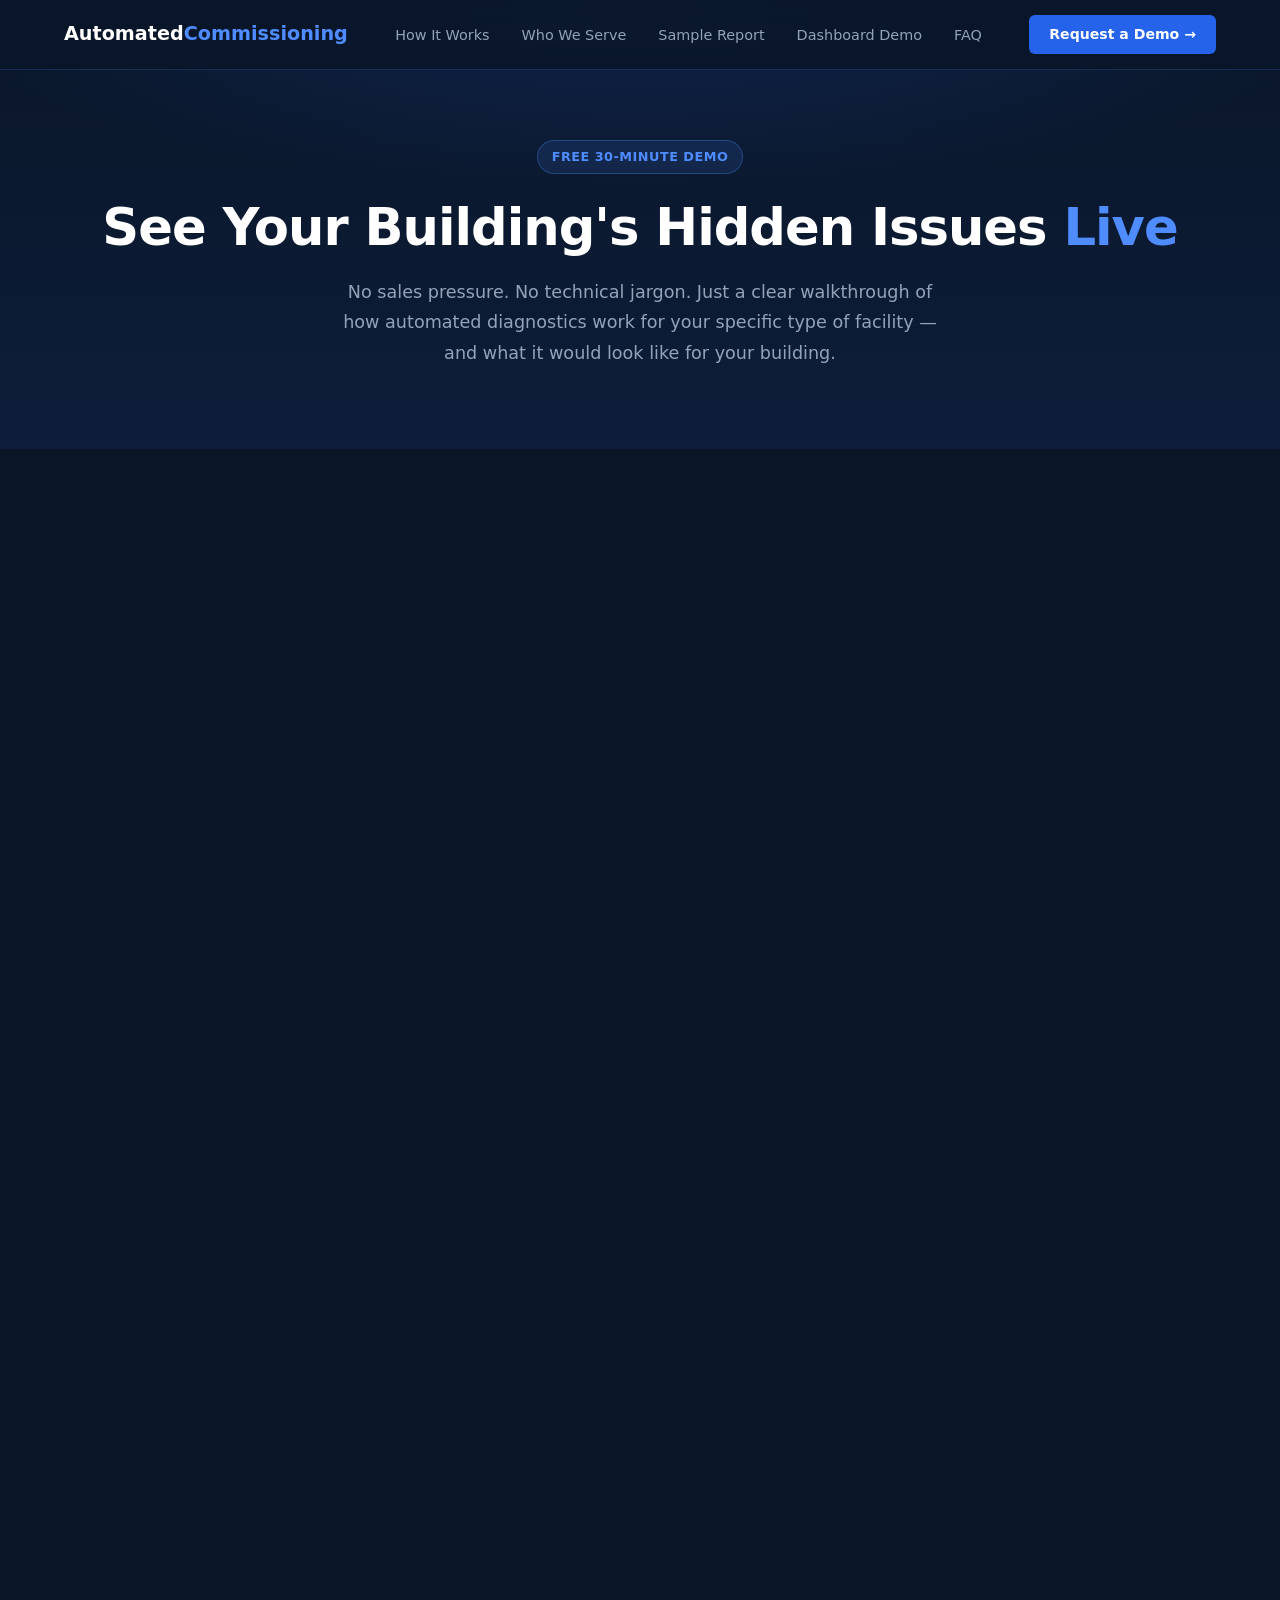
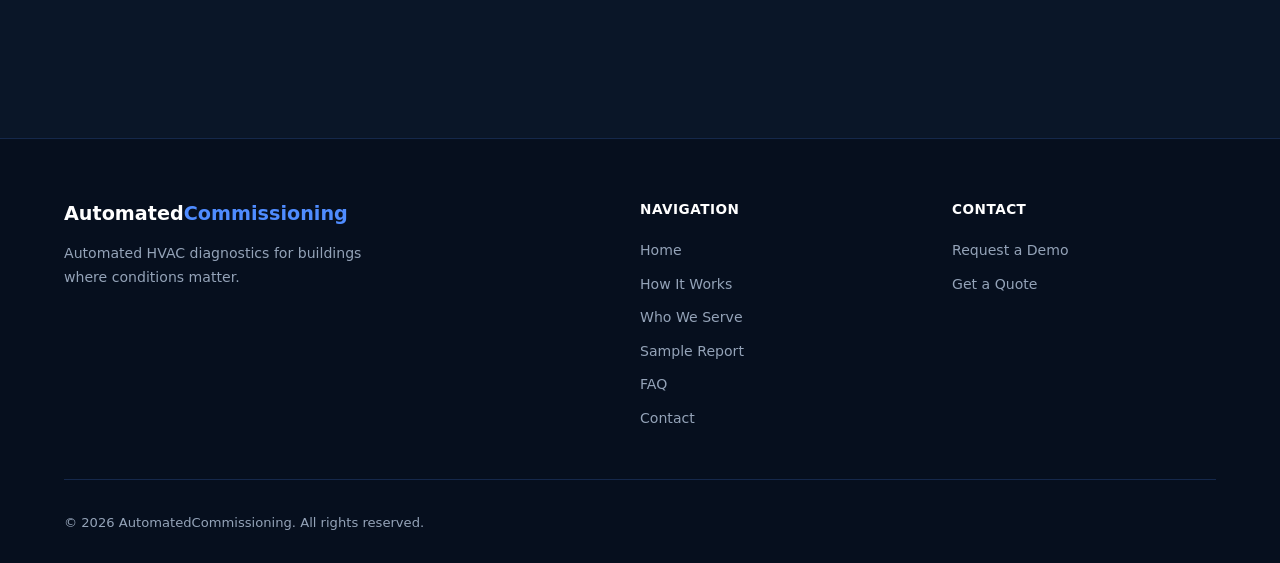
==== contact.html @ ed4a90d6 "Create contact.html" ====
<!DOCTYPE html>
<html lang="en">
<head>
<meta charset="UTF-8"/><meta name="viewport" content="width=device-width,initial-scale=1.0"/>
<title>Request a Demo | Automated Commissioning</title>
<link rel="stylesheet" href="css/style.css"/>
<style>
.contact-grid{display:grid;grid-template-columns:1fr 1fr;gap:4rem;align-items:start;margin-top:3rem;}
.expect-list{display:flex;flex-direction:column;gap:1.5rem;}
.expect-item{display:flex;gap:1rem;padding:1.5rem;background:var(--card-bg);border:1px solid var(--border);border-radius:12px;}
.expect-item .icon{font-size:1.8rem;flex-shrink:0;}
.expect-item h4{font-weight:700;margin-bottom:.3rem;}
.expect-item p{color:var(--muted);font-size:.88rem;line-height:1.6;}
.form-card{background:linear-gradient(135deg,#0f2040,#162847);border:1px solid rgba(79,140,255,.25);border-radius:20px;padding:2.5rem;}
.form-card h2{font-size:1.5rem;font-weight:700;margin-bottom:.5rem;}
.form-card p{color:var(--muted);font-size:.9rem;margin-bottom:2rem;line-height:1.6;}
.form-group{margin-bottom:1.25rem;}
.form-group label{display:block;font-size:.85rem;font-weight:600;margin-bottom:.4rem;color:#cbd5e1;}
.form-group input,.form-group select,.form-group textarea{width:100%;background:rgba(255,255,255,.05);border:1px solid rgba(79,140,255,.25);border-radius:8px;padding:.75rem 1rem;color:var(--white);font-family:var(--font);font-size:.9rem;transition:border-color .2s;outline:none;}
.form-group input:focus,.form-group select:focus,.form-group textarea:focus{border-color:var(--blue-light);background:rgba(79,140,255,.07);}
.form-group select option{background:#0f2040;color:var(--white);}
.form-group textarea{resize:vertical;min-height:100px;}
.form-submit{width:100%;padding:1rem;font-size:1rem;font-weight:700;margin-top:.5rem;}
.form-note{text-align:center;color:var(--muted);font-size:.8rem;margin-top:1rem;}
.form-success{text-align:center;padding:2rem;}
.form-success .success-icon{font-size:3rem;margin-bottom:1rem;}
.form-success h3{font-size:1.4rem;font-weight:700;margin-bottom:.75rem;}
.form-success p{color:var(--muted);}
@media(max-width:900px){.contact-grid{grid-template-columns:1fr;}}
</style>
</head>
<body>
<nav id="navbar">
  <a href="index.html" class="nav-logo">Automated<span>Commissioning</span></a>
  <ul class="nav-links">
    <li><a href="how-it-works.html">How It Works</a></li>
    <li><a href="who-we-serve.html">Who We Serve</a></li>
    <li><a href="sample-report.html">Sample Report</a></li>
    <li><a href="https://alarm-review-app.vercel.app/demo/" target="_blank">Dashboard Demo</a></li>
    <li><a href="faq.html">FAQ</a></li>
  </ul>
  <a href="contact.html" class="nav-cta active">Request a Demo &rarr;</a>
  <button class="hamburger" onclick="toggleMenu()"><span></span><span></span><span></span></button>
</nav>
<div class="mobile-menu" id="mobileMenu">
  <a href="index.html">Home</a><a href="how-it-works.html">How It Works</a><a href="who-we-serve.html">Who We Serve</a><a href="faq.html">FAQ</a>
</div>

<div class="page-header">
  <div class="eyebrow">Free 30-Minute Demo</div>
  <h1>See Your Building's Hidden Issues <em>Live</em></h1>
  <p>No sales pressure. No technical jargon. Just a clear walkthrough of how automated diagnostics work for your specific type of facility &mdash; and what it would look like for your building.</p>
</div>

<section style="background:var(--navy);">
  <div class="section-inner">
    <div class="contact-grid">
      <div>
        <div class="section-label reveal">What to Expect</div>
        <h2 class="section-title reveal">Your Demo, <em>Your Way</em></h2>
        <p class="section-sub reveal" style="margin-bottom:2.5rem;">We keep it short, focused, and practical. Here's what we'll cover in 30 minutes:</p>
        <div class="expect-list">
          <div class="expect-item reveal"><div class="icon">&#128172;</div><div><h4>Your Setup</h4><p>A brief conversation about your current Building Automation System (BAS) and the challenges you're facing right now &mdash; no preparation needed.</p></div></div>
          <div class="expect-item reveal reveal-delay-1"><div class="icon">&#128187;</div><div><h4>Live Dashboard Walkthrough</h4><p>We'll show you exactly how our automated diagnostics work &mdash; using real data from a facility similar to yours &mdash; so you can see what your weekly reports would look like.</p></div></div>
          <div class="expect-item reveal reveal-delay-2"><div class="icon">&#128176;</div><div><h4>Real ROI, Real Numbers</h4><p>We'll show you how the system connects securely without disrupting operations, and walk through the expected return on investment for your building size and type.</p></div></div>
          <div class="expect-item reveal reveal-delay-3"><div class="icon">&#128203;</div><div><h4>Next Steps</h4><p>If it's a fit, we'll outline exactly how onboarding works and what your first report would include. No obligation, no pressure.</p></div></div>
        </div>
        <div style="margin-top:2.5rem;padding:1.5rem;background:rgba(79,140,255,.08);border:1px solid rgba(79,140,255,.2);border-radius:12px;" class="reveal">
          <p style="color:var(--blue-light);font-weight:700;margin-bottom:.5rem;">&#128073; Especially relevant for:</p>
          <p style="color:var(--muted);font-size:.9rem;line-height:1.7;">Medical and surgical facilities &bull; Eye care centers &bull; Property management companies &bull; Commercial office buildings &bull; Any facility with critical environmental requirements</p>
        </div>
      </div>
      <div class="reveal reveal-delay-1">
        <div class="form-card">
          <h2>Request Your Free Demo</h2>
          <p>Fill out the form and we'll be in touch within 24 hours to schedule a time that works for you.</p>
          <form id="contactForm">
            <div class="form-group"><label for="name">Full Name *</label><input type="text" id="name" name="name" placeholder="Your name" required/></div>
            <div class="form-group"><label for="email">Email Address *</label><input type="email" id="email" name="email" placeholder="your@email.com" required/></div>
            <div class="form-group"><label for="phone">Phone Number</label><input type="tel" id="phone" name="phone" placeholder="(555) 000-0000"/></div>
            <div class="form-group"><label for="company">Company / Facility Name *</label><input type="text" id="company" name="company" placeholder="e.g. Riverside Eye Surgery Center" required/></div>
            <div class="form-group">
              <label for="facility">Facility Type *</label>
              <select id="facility" name="facility" required>
                <option value="">Select your facility type...</option>
                <option>Medical / Surgical Facility</option>
                <option>Eye Care / Ophthalmology Center</option>
                <option>Commercial Office Building</option>
                <option>Multi-Family / Apartment Complex</option>
                <option>Property Management Company</option>
                <option>School / University</option>
                <option>Other</option>
              </select>
            </div>
            <div class="form-group"><label for="bas">BAS / Control System (if known)</label><input type="text" id="bas" name="bas" placeholder="e.g. Niagara, Tridium, Andover, Delta..."/></div>
            <div class="form-group"><label for="message">What's your biggest HVAC challenge right now?</label><textarea id="message" name="message" placeholder="Tell us what you're dealing with..."></textarea></div>
            <button type="submit" class="btn-primary form-submit">Request My Free Demo &rarr;</button>
            <p class="form-note">&#128274; Your information is never shared. We'll respond within 24 hours.</p>
          </form>
        </div>
      </div>
    </div>
  </div>
</section>

<footer>
  <div class="footer-inner">
    <div class="footer-top">
      <div class="footer-brand"><div class="logo">Automated<span>Commissioning</span></div><p>Automated HVAC diagnostics for buildings where conditions matter.</p></div>
      <div class="footer-col"><h4>Navigation</h4><ul><li><a href="index.html">Home</a></li><li><a href="how-it-works.html">How It Works</a></li><li><a href="who-we-serve.html">Who We Serve</a></li><li><a href="sample-report.html">Sample Report</a></li><li><a href="faq.html">FAQ</a></li><li><a href="contact.html">Contact</a></li></ul></div>
      <div class="footer-col"><h4>Contact</h4><ul><li><a href="contact.html">Request a Demo</a></li><li><a href="contact.html">Get a Quote</a></li></ul></div>
    </div>
    <div class="footer-bottom"><p>&copy; 2026 AutomatedCommissioning. All rights reserved.</p></div>
  </div>
</footer>
<script src="js/main.js"></script>
</body>
</html>
---- css/style.css ----
/* ===== AUTOMATED COMMISSIONING - SHARED STYLES ===== */
:root {
  --navy: #0a1628;
    --navy2: #0f2040;
      --navy3: #162847;
        --blue: #2563eb;
          --blue-light: #4f8cff;
            --teal: #0ea5e9;
              --white: #ffffff;
                --muted: #94a3b8;
                  --border: rgba(79,140,255,0.2);
                    --card-bg: rgba(255,255,255,0.04);
                      --font: 'Segoe UI', system-ui, -apple-system, sans-serif;
                        --shadow: 0 20px 60px rgba(0,0,0,0.4);
                        }

                        *, *::before, *::after { box-sizing: border-box; margin: 0; padding: 0; }
                        html { scroll-behavior: smooth; }
                        body {
                          font-family: var(--font);
                            background: var(--navy);
                              color: var(--white);
                                overflow-x: hidden;
                                  line-height: 1.6;
                                  }

                                  /* NAVBAR */
                                  nav {
                                    position: fixed; top: 0; left: 0; right: 0; z-index: 1000;
                                      display: flex; align-items: center; justify-content: space-between;
                                        padding: 0 5%; height: 70px;
                                          background: rgba(10,22,40,0.85);
                                            backdrop-filter: blur(12px);
                                              border-bottom: 1px solid var(--border);
                                                transition: all 0.3s ease;
                                                }
                                                nav.scrolled { background: rgba(10,22,40,0.98); box-shadow: 0 4px 30px rgba(0,0,0,0.4); }
                                                .nav-logo { font-size: 1.2rem; font-weight: 700; color: var(--white); text-decoration: none; }
                                                .nav-logo span { color: var(--blue-light); }
                                                .nav-links { display: flex; gap: 2rem; list-style: none; }
                                                .nav-links a { color: var(--muted); text-decoration: none; font-size: 0.9rem; transition: color 0.2s; font-weight: 500; }
                                                .nav-links a:hover, .nav-links a.active { color: var(--white); }
                                                .nav-cta {
                                                  background: var(--blue); color: var(--white); padding: 0.5rem 1.25rem;
                                                    border-radius: 6px; text-decoration: none; font-size: 0.88rem;
                                                      font-weight: 600; transition: all 0.2s; white-space: nowrap;
                                                      }
                                                      .nav-cta:hover { background: var(--blue-light); transform: translateY(-1px); }
                                                      .hamburger { display: none; flex-direction: column; gap: 5px; cursor: pointer; background: none; border: none; padding: 4px; }
                                                      .hamburger span { width: 24px; height: 2px; background: var(--white); border-radius: 2px; transition: 0.3s; display: block; }
                                                      .mobile-menu {
                                                        position: fixed; top: 70px; left: 0; right: 0; bottom: 0;
                                                          background: var(--navy); padding: 2rem 5%;
                                                            display: flex; flex-direction: column; gap: 1.5rem;
                                                              transform: translateX(100%); transition: transform 0.3s; z-index: 999;
                                                                border-top: 1px solid var(--border);
                                                                }
                                                                .mobile-menu.open { transform: translateX(0); }
                                                                .mobile-menu a { color: var(--white); text-decoration: none; font-size: 1.2rem; font-weight: 600; border-bottom: 1px solid var(--border); padding-bottom: 1rem; }

                                                                /* BUTTONS */
                                                                .btn-primary {
                                                                  background: var(--blue); color: var(--white);
                                                                    padding: 0.85rem 2rem; border-radius: 8px;
                                                                      text-decoration: none; font-weight: 700; font-size: 0.95rem;
                                                                        transition: all 0.25s; display: inline-flex; align-items: center; gap: 0.5rem;
                                                                          box-shadow: 0 4px 24px rgba(37,99,235,0.4); border: none; cursor: pointer; font-family: var(--font);
                                                                          }
                                                                          .btn-primary:hover { background: var(--blue-light); transform: translateY(-2px); box-shadow: 0 8px 32px rgba(79,140,255,0.5); }
                                                                          .btn-secondary {
                                                                            background: transparent; color: var(--white);
                                                                              padding: 0.85rem 2rem; border-radius: 8px;
                                                                                text-decoration: none; font-weight: 600; font-size: 0.95rem;
                                                                                  border: 1px solid var(--border); transition: all 0.25s;
                                                                                    display: inline-flex; align-items: center; gap: 0.5rem;
                                                                                    }
                                                                                    .btn-secondary:hover { border-color: var(--blue-light); color: var(--blue-light); background: rgba(79,140,255,0.05); }
                                                                                    .btn-outline {
                                                                                      background: transparent; color: var(--blue-light);
                                                                                        padding: 0.75rem 1.75rem; border-radius: 8px;
                                                                                          text-decoration: none; font-weight: 600; font-size: 0.9rem;
                                                                                            border: 1px solid rgba(79,140,255,0.4); transition: all 0.25s;
                                                                                              display: inline-flex; align-items: center; gap: 0.5rem;
                                                                                              }
                                                                                              .btn-outline:hover { background: rgba(79,140,255,0.1); border-color: var(--blue-light); }

                                                                                              /* PAGE HEADER */
                                                                                              .page-header {
                                                                                                padding: 140px 5% 80px;
                                                                                                  background: radial-gradient(ellipse 80% 60% at 50% 0%, rgba(37,99,235,0.18) 0%, transparent 70%),
                                                                                                                linear-gradient(180deg, #0a1628 0%, #0d1d3a 100%);
                                                                                                                  text-align: center;
                                                                                                                  }
                                                                                                                  .page-header .eyebrow {
                                                                                                                    display: inline-flex; align-items: center; gap: 0.5rem;
                                                                                                                      background: rgba(79,140,255,0.12); border: 1px solid rgba(79,140,255,0.3);
                                                                                                                        color: var(--blue-light); padding: 0.35rem 0.85rem; border-radius: 50px;
                                                                                                                          font-size: 0.8rem; font-weight: 600; letter-spacing: 0.5px; text-transform: uppercase;
                                                                                                                            margin-bottom: 1.5rem;
                                                                                                                            }
                                                                                                                            .page-header h1 { font-size: clamp(2rem, 4vw, 3.2rem); font-weight: 800; line-height: 1.15; letter-spacing: -1px; margin-bottom: 1.25rem; }
                                                                                                                            .page-header h1 em { font-style: normal; color: var(--blue-light); }
                                                                                                                            .page-header p { color: var(--muted); font-size: 1.1rem; line-height: 1.75; max-width: 620px; margin: 0 auto; }
                                                                                                                            
                                                                                                                            /* SECTIONS */
                                                                                                                            section { padding: 90px 5%; }
                                                                                                                            .section-inner { max-width: 1200px; margin: 0 auto; }
                                                                                                                            .section-label { color: var(--blue-light); font-size: 0.8rem; font-weight: 700; letter-spacing: 1.5px; text-transform: uppercase; margin-bottom: 1rem; }
                                                                                                                            .section-title { font-size: clamp(1.8rem, 3vw, 2.6rem); font-weight: 800; line-height: 1.2; letter-spacing: -0.5px; margin-bottom: 1.2rem; }
                                                                                                                            .section-title em { font-style: normal; color: var(--blue-light); }
                                                                                                                            .section-sub { color: var(--muted); font-size: 1.05rem; line-height: 1.75; max-width: 600px; }
                                                                                                                            .section-center { text-align: center; }
                                                                                                                            .section-center .section-sub { margin: 0 auto; }
                                                                                                                            
                                                                                                                            /* CARDS */
                                                                                                                            .card {
                                                                                                                              background: var(--card-bg); border: 1px solid var(--border);
                                                                                                                                border-radius: 16px; padding: 2rem; transition: all 0.35s;
                                                                                                                                }
                                                                                                                                .card:hover { border-color: rgba(79,140,255,0.4); background: rgba(255,255,255,0.06); transform: translateY(-4px); }
                                                                                                                                
                                                                                                                                /* FOOTER */
                                                                                                                                footer { background: #060f1e; padding: 60px 5% 30px; border-top: 1px solid var(--border); }
                                                                                                                                .footer-inner { max-width: 1200px; margin: 0 auto; }
                                                                                                                                .footer-top { display: grid; grid-template-columns: 2fr 1fr 1fr; gap: 3rem; margin-bottom: 3rem; }
                                                                                                                                .footer-brand .logo { font-size: 1.2rem; font-weight: 700; color: var(--white); margin-bottom: 0.75rem; }
                                                                                                                                .footer-brand .logo span { color: var(--blue-light); }
                                                                                                                                .footer-brand p { color: var(--muted); font-size: 0.88rem; line-height: 1.7; max-width: 300px; }
                                                                                                                                .footer-col h4 { color: var(--white); font-size: 0.85rem; font-weight: 700; margin-bottom: 1rem; text-transform: uppercase; letter-spacing: 0.5px; }
                                                                                                                                .footer-col ul { list-style: none; display: flex; flex-direction: column; gap: 0.5rem; }
                                                                                                                                .footer-col ul a { color: var(--muted); text-decoration: none; font-size: 0.88rem; transition: color 0.2s; }
                                                                                                                                .footer-col ul a:hover { color: var(--blue-light); }
                                                                                                                                .footer-bottom { border-top: 1px solid var(--border); padding-top: 2rem; display: flex; justify-content: space-between; align-items: center; flex-wrap: wrap; gap: 1rem; }
                                                                                                                                .footer-bottom p { color: var(--muted); font-size: 0.82rem; }
                                                                                                                                
                                                                                                                                /* SCROLL REVEAL */
                                                                                                                                .reveal { opacity: 0; transform: translateY(30px); transition: opacity 0.7s ease, transform 0.7s ease; }
                                                                                                                                .reveal.visible { opacity: 1; transform: translateY(0); }
                                                                                                                                .reveal-delay-1 { transition-delay: 0.1s; }
                                                                                                                                .reveal-delay-2 { transition-delay: 0.2s; }
                                                                                                                                .reveal-delay-3 { transition-delay: 0.3s; }
                                                                                                                                .reveal-delay-4 { transition-delay: 0.4s; }
                                                                                                                                .reveal-delay-5 { transition-delay: 0.5s; }
                                                                                                                                
                                                                                                                                /* BADGE */
                                                                                                                                .badge { display: inline-block; padding: 2px 10px; border-radius: 20px; font-size: 0.72rem; font-weight: 600; }
                                                                                                                                .badge-warn { background: rgba(245,158,11,0.15); color: #fbbf24; border: 1px solid rgba(245,158,11,0.3); }
                                                                                                                                .badge-ok { background: rgba(16,185,129,0.15); color: #34d399; border: 1px solid rgba(16,185,129,0.3); }
                                                                                                                                .badge-crit { background: rgba(239,68,68,0.15); color: #f87171; border: 1px solid rgba(239,68,68,0.3); }
                                                                                                                                
                                                                                                                                /* CTA SECTION */
                                                                                                                                .cta-section {
                                                                                                                                  background: linear-gradient(135deg, var(--navy2), var(--navy3));
                                                                                                                                    border-top: 1px solid var(--border); border-bottom: 1px solid var(--border);
                                                                                                                                      padding: 100px 5%; text-align: center; position: relative; overflow: hidden;
                                                                                                                                      }
                                                                                                                                      .cta-section::before {
                                                                                                                                        content: ''; position: absolute; inset: 0;
                                                                                                                                          background: radial-gradient(ellipse 60% 80% at 50% 50%, rgba(37,99,235,0.12) 0%, transparent 70%);
                                                                                                                                          }
                                                                                                                                          .cta-inner { max-width: 700px; margin: 0 auto; position: relative; }
                                                                                                                                          .cta-section h2 { font-size: clamp(2rem, 3.5vw, 3rem); font-weight: 800; margin-bottom: 1.25rem; line-height: 1.2; }
                                                                                                                                          .cta-section p { color: var(--muted); font-size: 1.05rem; margin-bottom: 2.5rem; line-height: 1.75; }
                                                                                                                                          .cta-btns { display: flex; gap: 1rem; justify-content: center; flex-wrap: wrap; }
                                                                                                                                          
                                                                                                                                          /* RESPONSIVE */
                                                                                                                                          @media (max-width: 900px) {
                                                                                                                                            .nav-links, .nav-cta { display: none; }
                                                                                                                                              .hamburger { display: flex; }
                                                                                                                                                .footer-top { grid-template-columns: 1fr; gap: 2rem; }
                                                                                                                                                }
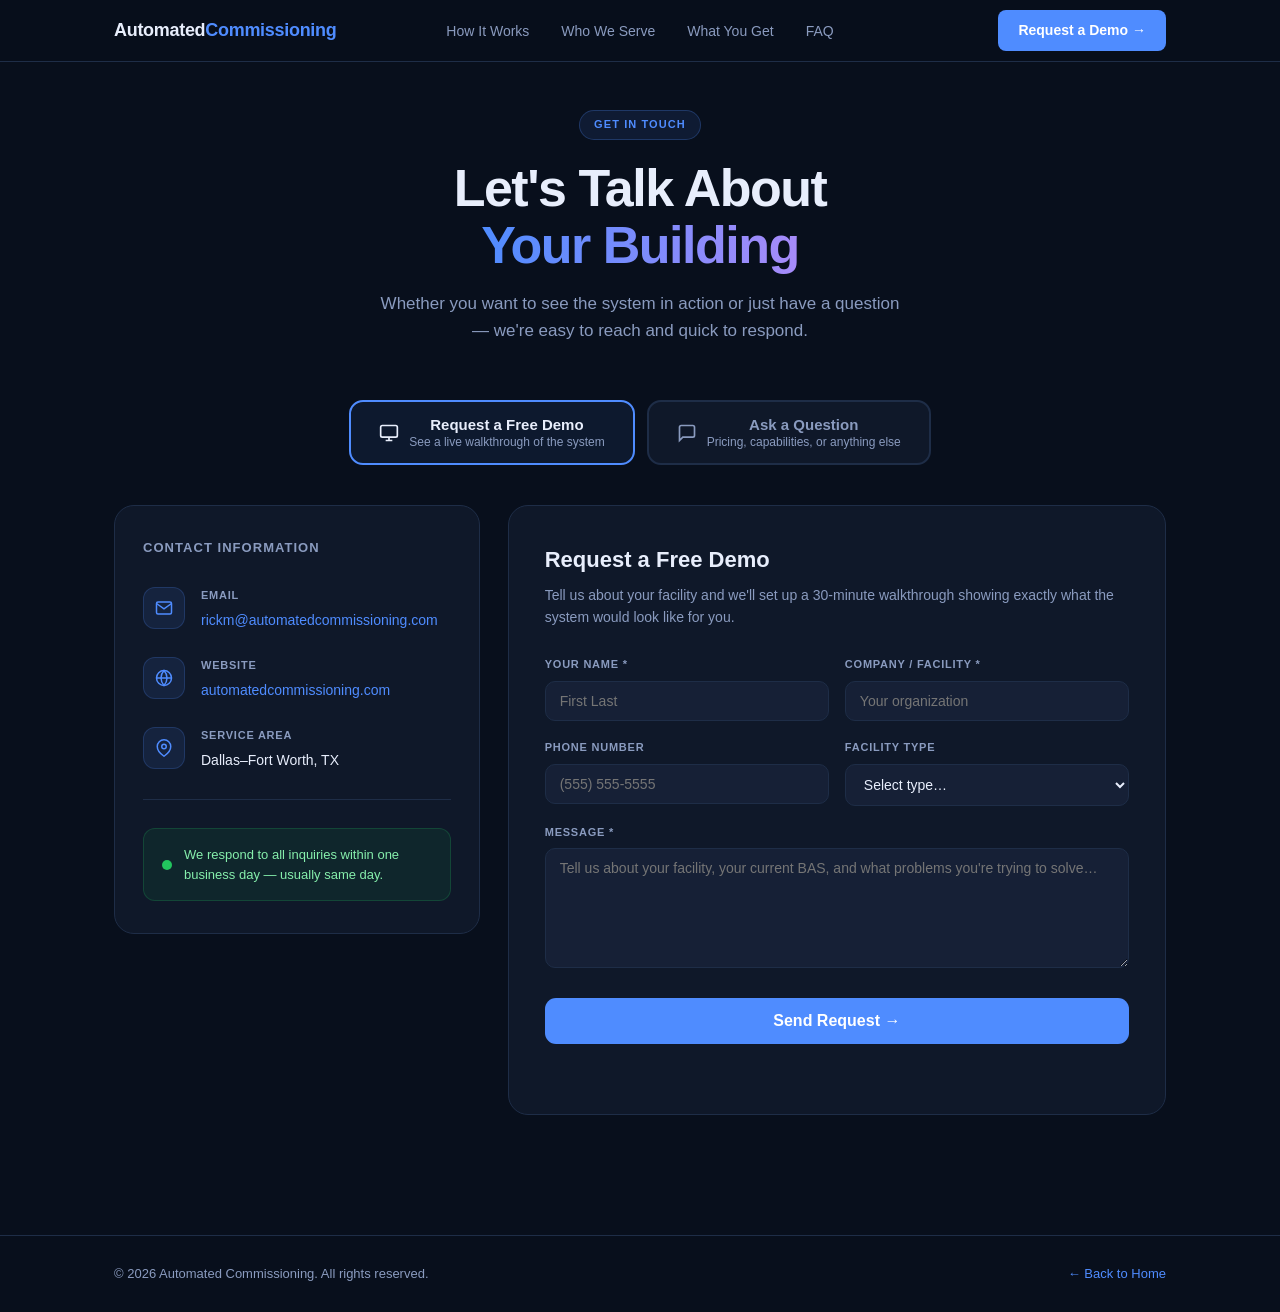
==== commit bd10510f: "Add files via upload" ====
--- a/contact.html
+++ b/contact.html
@@ -1,118 +1,675 @@
 <!DOCTYPE html>
 <html lang="en">
 <head>
-<meta charset="UTF-8"/><meta name="viewport" content="width=device-width,initial-scale=1.0"/>
-<title>Request a Demo | Automated Commissioning</title>
-<link rel="stylesheet" href="css/style.css"/>
-<style>
-.contact-grid{display:grid;grid-template-columns:1fr 1fr;gap:4rem;align-items:start;margin-top:3rem;}
-.expect-list{display:flex;flex-direction:column;gap:1.5rem;}
-.expect-item{display:flex;gap:1rem;padding:1.5rem;background:var(--card-bg);border:1px solid var(--border);border-radius:12px;}
-.expect-item .icon{font-size:1.8rem;flex-shrink:0;}
-.expect-item h4{font-weight:700;margin-bottom:.3rem;}
-.expect-item p{color:var(--muted);font-size:.88rem;line-height:1.6;}
-.form-card{background:linear-gradient(135deg,#0f2040,#162847);border:1px solid rgba(79,140,255,.25);border-radius:20px;padding:2.5rem;}
-.form-card h2{font-size:1.5rem;font-weight:700;margin-bottom:.5rem;}
-.form-card p{color:var(--muted);font-size:.9rem;margin-bottom:2rem;line-height:1.6;}
-.form-group{margin-bottom:1.25rem;}
-.form-group label{display:block;font-size:.85rem;font-weight:600;margin-bottom:.4rem;color:#cbd5e1;}
-.form-group input,.form-group select,.form-group textarea{width:100%;background:rgba(255,255,255,.05);border:1px solid rgba(79,140,255,.25);border-radius:8px;padding:.75rem 1rem;color:var(--white);font-family:var(--font);font-size:.9rem;transition:border-color .2s;outline:none;}
-.form-group input:focus,.form-group select:focus,.form-group textarea:focus{border-color:var(--blue-light);background:rgba(79,140,255,.07);}
-.form-group select option{background:#0f2040;color:var(--white);}
-.form-group textarea{resize:vertical;min-height:100px;}
-.form-submit{width:100%;padding:1rem;font-size:1rem;font-weight:700;margin-top:.5rem;}
-.form-note{text-align:center;color:var(--muted);font-size:.8rem;margin-top:1rem;}
-.form-success{text-align:center;padding:2rem;}
-.form-success .success-icon{font-size:3rem;margin-bottom:1rem;}
-.form-success h3{font-size:1.4rem;font-weight:700;margin-bottom:.75rem;}
-.form-success p{color:var(--muted);}
-@media(max-width:900px){.contact-grid{grid-template-columns:1fr;}}
-</style>
+  <meta charset="UTF-8" />
+  <meta name="viewport" content="width=device-width, initial-scale=1.0" />
+  <meta name="description" content="Request a free demo or ask a question about Automated Commissioning's HVAC diagnostic services." />
+  <title>Contact — Automated Commissioning</title>
+  <style>
+    *, *::before, *::after { box-sizing: border-box; margin: 0; padding: 0; }
+
+    :root {
+      --bg:       #080f1c;
+      --panel:    #0f1829;
+      --panel-2:  #162036;
+      --panel-3:  #1c2a42;
+      --text:     #e8eefc;
+      --muted:    #8a9bbf;
+      --border:   #1e2d47;
+      --accent:   #4f8cff;
+      --accent-d: #3a7aef;
+      --green:    #22c55e;
+      --amber:    #f59e0b;
+    }
+
+    html { scroll-behavior: smooth; }
+
+    body {
+      background: var(--bg);
+      color: var(--text);
+      font-family: Arial, Helvetica, sans-serif;
+      line-height: 1.6;
+      min-height: 100vh;
+    }
+
+    a { color: inherit; text-decoration: none; }
+
+    .container {
+      max-width: 1100px;
+      margin: 0 auto;
+      padding: 0 24px;
+    }
+
+    /* ── NAV ─────────────────────────────────────────────────────────────── */
+    nav {
+      position: fixed;
+      top: 0; left: 0; right: 0;
+      z-index: 100;
+      background: rgba(8, 15, 28, 0.92);
+      backdrop-filter: blur(12px);
+      border-bottom: 1px solid var(--border);
+      height: 62px;
+      display: flex;
+      align-items: center;
+    }
+
+    nav .container { width: 100%; }
+
+    .nav-inner {
+      display: flex;
+      align-items: center;
+      width: 100%;
+    }
+
+    .nav-right {
+      flex: 1;
+      display: flex;
+      align-items: center;
+      justify-content: flex-end;
+      gap: 12px;
+    }
+
+    .logo {
+      flex: 1;
+      font-size: 18px;
+      font-weight: 800;
+      letter-spacing: -0.3px;
+      white-space: nowrap;
+    }
+    .logo span { color: var(--accent); }
+
+    .nav-links {
+      display: flex;
+      align-items: center;
+      gap: 32px;
+      list-style: none;
+      flex-shrink: 0;
+    }
+    .nav-links a {
+      font-size: 14px;
+      color: var(--muted);
+      font-weight: 500;
+      transition: color 0.15s;
+    }
+    .nav-links a:hover { color: var(--text); }
+
+    .nav-cta {
+      background: var(--accent);
+      color: #fff;
+      font-size: 14px;
+      font-weight: 700;
+      padding: 9px 20px;
+      border-radius: 8px;
+      transition: background 0.15s;
+      white-space: nowrap;
+    }
+    .nav-cta:hover { background: var(--accent-d); color: #fff; }
+
+    @media (max-width: 900px) {
+      .nav-links { display: none; }
+    }
+
+    /* ── PAGE ────────────────────────────────────────────────────────────── */
+    .page-wrap {
+      padding: 110px 0 80px;
+    }
+
+    .page-header {
+      text-align: center;
+      margin-bottom: 56px;
+    }
+
+    .page-badge {
+      display: inline-flex;
+      align-items: center;
+      gap: 8px;
+      font-size: 11px;
+      font-weight: 700;
+      letter-spacing: 0.1em;
+      text-transform: uppercase;
+      color: var(--accent);
+      background: rgba(79,140,255,0.1);
+      border: 1px solid rgba(79,140,255,0.25);
+      border-radius: 50px;
+      padding: 5px 14px;
+      margin-bottom: 20px;
+    }
+
+    .page-header h1 {
+      font-size: clamp(32px, 5vw, 52px);
+      font-weight: 900;
+      letter-spacing: -1.5px;
+      line-height: 1.1;
+      margin-bottom: 16px;
+    }
+
+    .page-header h1 em {
+      font-style: normal;
+      background: linear-gradient(90deg, var(--accent) 0%, #a78bfa 100%);
+      -webkit-background-clip: text;
+      -webkit-text-fill-color: transparent;
+      background-clip: text;
+    }
+
+    .page-header p {
+      font-size: 17px;
+      color: var(--muted);
+      max-width: 520px;
+      margin: 0 auto;
+    }
+
+    /* ── TYPE TABS ───────────────────────────────────────────────────────── */
+    .type-tabs {
+      display: flex;
+      gap: 12px;
+      justify-content: center;
+      margin-bottom: 40px;
+    }
+
+    .type-tab {
+      display: flex;
+      align-items: center;
+      gap: 10px;
+      padding: 14px 28px;
+      background: var(--panel);
+      border: 2px solid var(--border);
+      border-radius: 14px;
+      cursor: pointer;
+      transition: border-color 0.2s, background 0.2s;
+      font-family: inherit;
+      color: var(--muted);
+      font-size: 15px;
+      font-weight: 600;
+    }
+
+    .type-tab svg { flex-shrink: 0; }
+
+    .type-tab:hover {
+      border-color: rgba(79,140,255,0.4);
+      color: var(--text);
+    }
+
+    .type-tab.active {
+      border-color: var(--accent);
+      background: rgba(79,140,255,0.08);
+      color: var(--text);
+    }
+
+    .type-tab .tab-label { font-size: 15px; font-weight: 700; }
+    .type-tab .tab-sub   { font-size: 12px; color: var(--muted); font-weight: 400; display: block; margin-top: 2px; }
+
+    /* ── LAYOUT ──────────────────────────────────────────────────────────── */
+    .contact-layout {
+      display: grid;
+      grid-template-columns: 1fr 1.8fr;
+      gap: 28px;
+      align-items: start;
+    }
+
+    @media (max-width: 760px) {
+      .contact-layout { grid-template-columns: 1fr; }
+      .type-tabs { flex-direction: column; align-items: stretch; }
+      .type-tab { justify-content: center; }
+    }
+
+    /* ── INFO PANEL ──────────────────────────────────────────────────────── */
+    .info-panel {
+      background: var(--panel);
+      border: 1px solid var(--border);
+      border-radius: 20px;
+      padding: 32px 28px;
+    }
+
+    .info-panel h3 {
+      font-size: 13px;
+      font-weight: 700;
+      letter-spacing: 0.08em;
+      text-transform: uppercase;
+      color: var(--muted);
+      margin-bottom: 28px;
+    }
+
+    .info-item {
+      display: flex;
+      align-items: flex-start;
+      gap: 16px;
+      margin-bottom: 26px;
+    }
+    .info-item:last-of-type { margin-bottom: 0; }
+
+    .info-icon {
+      width: 42px;
+      height: 42px;
+      border-radius: 12px;
+      background: rgba(79,140,255,0.1);
+      border: 1px solid rgba(79,140,255,0.2);
+      display: flex;
+      align-items: center;
+      justify-content: center;
+      flex-shrink: 0;
+      color: var(--accent);
+    }
+
+    .info-label {
+      font-size: 11px;
+      font-weight: 700;
+      text-transform: uppercase;
+      letter-spacing: 0.07em;
+      color: var(--muted);
+      margin-bottom: 4px;
+    }
+
+    .info-value {
+      font-size: 14px;
+      color: var(--text);
+      font-weight: 500;
+    }
+
+    .info-value a { color: var(--accent); }
+    .info-value a:hover { text-decoration: underline; }
+
+    .info-divider {
+      border: none;
+      border-top: 1px solid var(--border);
+      margin: 28px 0;
+    }
+
+    .response-promise {
+      background: rgba(34,197,94,0.08);
+      border: 1px solid rgba(34,197,94,0.2);
+      border-radius: 12px;
+      padding: 16px 18px;
+      display: flex;
+      align-items: center;
+      gap: 12px;
+    }
+
+    .rp-dot {
+      width: 10px;
+      height: 10px;
+      background: var(--green);
+      border-radius: 50%;
+      flex-shrink: 0;
+    }
+
+    .rp-text {
+      font-size: 13px;
+      color: #86efac;
+      font-weight: 500;
+      line-height: 1.5;
+    }
+
+    /* ── FORM PANEL ──────────────────────────────────────────────────────── */
+    .form-panel {
+      background: var(--panel);
+      border: 1px solid var(--border);
+      border-radius: 20px;
+      padding: 36px 36px;
+    }
+
+    .form-title {
+      font-size: 22px;
+      font-weight: 800;
+      margin-bottom: 6px;
+    }
+
+    .form-sub {
+      font-size: 14px;
+      color: var(--muted);
+      margin-bottom: 28px;
+    }
+
+    .form-row {
+      display: grid;
+      grid-template-columns: 1fr 1fr;
+      gap: 16px;
+    }
+
+    @media (max-width: 520px) {
+      .form-row { grid-template-columns: 1fr; }
+      .form-panel { padding: 24px 20px; }
+    }
+
+    .field {
+      margin-bottom: 18px;
+    }
+
+    .field label {
+      display: block;
+      font-size: 11px;
+      font-weight: 700;
+      text-transform: uppercase;
+      letter-spacing: 0.07em;
+      color: var(--muted);
+      margin-bottom: 7px;
+    }
+
+    .field input,
+    .field textarea,
+    .field select {
+      width: 100%;
+      background: var(--panel-2);
+      border: 1px solid var(--border);
+      border-radius: 10px;
+      padding: 11px 14px;
+      color: var(--text);
+      font-size: 14px;
+      font-family: inherit;
+      outline: none;
+      transition: border-color 0.15s;
+    }
+
+    .field input:focus,
+    .field textarea:focus,
+    .field select:focus { border-color: var(--accent); }
+
+    .field textarea {
+      resize: vertical;
+      min-height: 120px;
+    }
+
+    .field select option { background: var(--panel-2); }
+
+    /* Demo-specific extra fields */
+    .demo-fields { display: block; }
+    .question-fields { display: none; }
+
+    .submit-btn {
+      width: 100%;
+      padding: 14px;
+      background: var(--accent);
+      color: #fff;
+      font-size: 16px;
+      font-weight: 700;
+      font-family: inherit;
+      border: none;
+      border-radius: 11px;
+      cursor: pointer;
+      transition: background 0.15s;
+      margin-top: 4px;
+    }
+
+    .submit-btn:hover { background: var(--accent-d); }
+    .submit-btn:disabled { opacity: 0.5; cursor: not-allowed; }
+
+    .form-status {
+      margin-top: 14px;
+      font-size: 14px;
+      text-align: center;
+      min-height: 20px;
+    }
+    .form-status.ok  { color: var(--green); }
+    .form-status.err { color: #f87171; }
+
+    /* ── FOOTER ──────────────────────────────────────────────────────────── */
+    footer {
+      border-top: 1px solid var(--border);
+      padding: 28px 0;
+      margin-top: 40px;
+    }
+
+    .footer-bottom {
+      display: flex;
+      justify-content: space-between;
+      align-items: center;
+      gap: 16px;
+      font-size: 13px;
+      color: var(--muted);
+      flex-wrap: wrap;
+    }
+  </style>
 </head>
 <body>
-<nav id="navbar">
-  <a href="index.html" class="nav-logo">Automated<span>Commissioning</span></a>
-  <ul class="nav-links">
-    <li><a href="how-it-works.html">How It Works</a></li>
-    <li><a href="who-we-serve.html">Who We Serve</a></li>
-    <li><a href="sample-report.html">Sample Report</a></li>
-    <li><a href="https://alarm-review-app.vercel.app/demo/" target="_blank">Dashboard Demo</a></li>
-    <li><a href="faq.html">FAQ</a></li>
-  </ul>
-  <a href="contact.html" class="nav-cta active">Request a Demo &rarr;</a>
-  <button class="hamburger" onclick="toggleMenu()"><span></span><span></span><span></span></button>
-</nav>
-<div class="mobile-menu" id="mobileMenu">
-  <a href="index.html">Home</a><a href="how-it-works.html">How It Works</a><a href="who-we-serve.html">Who We Serve</a><a href="faq.html">FAQ</a>
-</div>
-
-<div class="page-header">
-  <div class="eyebrow">Free 30-Minute Demo</div>
-  <h1>See Your Building's Hidden Issues <em>Live</em></h1>
-  <p>No sales pressure. No technical jargon. Just a clear walkthrough of how automated diagnostics work for your specific type of facility &mdash; and what it would look like for your building.</p>
-</div>
-
-<section style="background:var(--navy);">
-  <div class="section-inner">
-    <div class="contact-grid">
-      <div>
-        <div class="section-label reveal">What to Expect</div>
-        <h2 class="section-title reveal">Your Demo, <em>Your Way</em></h2>
-        <p class="section-sub reveal" style="margin-bottom:2.5rem;">We keep it short, focused, and practical. Here's what we'll cover in 30 minutes:</p>
-        <div class="expect-list">
-          <div class="expect-item reveal"><div class="icon">&#128172;</div><div><h4>Your Setup</h4><p>A brief conversation about your current Building Automation System (BAS) and the challenges you're facing right now &mdash; no preparation needed.</p></div></div>
-          <div class="expect-item reveal reveal-delay-1"><div class="icon">&#128187;</div><div><h4>Live Dashboard Walkthrough</h4><p>We'll show you exactly how our automated diagnostics work &mdash; using real data from a facility similar to yours &mdash; so you can see what your weekly reports would look like.</p></div></div>
-          <div class="expect-item reveal reveal-delay-2"><div class="icon">&#128176;</div><div><h4>Real ROI, Real Numbers</h4><p>We'll show you how the system connects securely without disrupting operations, and walk through the expected return on investment for your building size and type.</p></div></div>
-          <div class="expect-item reveal reveal-delay-3"><div class="icon">&#128203;</div><div><h4>Next Steps</h4><p>If it's a fit, we'll outline exactly how onboarding works and what your first report would include. No obligation, no pressure.</p></div></div>
-        </div>
-        <div style="margin-top:2.5rem;padding:1.5rem;background:rgba(79,140,255,.08);border:1px solid rgba(79,140,255,.2);border-radius:12px;" class="reveal">
-          <p style="color:var(--blue-light);font-weight:700;margin-bottom:.5rem;">&#128073; Especially relevant for:</p>
-          <p style="color:var(--muted);font-size:.9rem;line-height:1.7;">Medical and surgical facilities &bull; Eye care centers &bull; Property management companies &bull; Commercial office buildings &bull; Any facility with critical environmental requirements</p>
-        </div>
-      </div>
-      <div class="reveal reveal-delay-1">
-        <div class="form-card">
-          <h2>Request Your Free Demo</h2>
-          <p>Fill out the form and we'll be in touch within 24 hours to schedule a time that works for you.</p>
-          <form id="contactForm">
-            <div class="form-group"><label for="name">Full Name *</label><input type="text" id="name" name="name" placeholder="Your name" required/></div>
-            <div class="form-group"><label for="email">Email Address *</label><input type="email" id="email" name="email" placeholder="your@email.com" required/></div>
-            <div class="form-group"><label for="phone">Phone Number</label><input type="tel" id="phone" name="phone" placeholder="(555) 000-0000"/></div>
-            <div class="form-group"><label for="company">Company / Facility Name *</label><input type="text" id="company" name="company" placeholder="e.g. Riverside Eye Surgery Center" required/></div>
-            <div class="form-group">
-              <label for="facility">Facility Type *</label>
-              <select id="facility" name="facility" required>
-                <option value="">Select your facility type...</option>
-                <option>Medical / Surgical Facility</option>
-                <option>Eye Care / Ophthalmology Center</option>
-                <option>Commercial Office Building</option>
-                <option>Multi-Family / Apartment Complex</option>
-                <option>Property Management Company</option>
-                <option>School / University</option>
-                <option>Other</option>
-              </select>
-            </div>
-            <div class="form-group"><label for="bas">BAS / Control System (if known)</label><input type="text" id="bas" name="bas" placeholder="e.g. Niagara, Tridium, Andover, Delta..."/></div>
-            <div class="form-group"><label for="message">What's your biggest HVAC challenge right now?</label><textarea id="message" name="message" placeholder="Tell us what you're dealing with..."></textarea></div>
-            <button type="submit" class="btn-primary form-submit">Request My Free Demo &rarr;</button>
-            <p class="form-note">&#128274; Your information is never shared. We'll respond within 24 hours.</p>
-          </form>
-        </div>
+
+<!-- ── NAV ────────────────────────────────────────────────────────────────── -->
+<nav>
+  <div class="container">
+    <div class="nav-inner">
+      <a href="index.html" class="logo">Automated<span>Commissioning</span></a>
+      <ul class="nav-links">
+        <li><a href="index.html#how-it-works">How It Works</a></li>
+        <li><a href="index.html#who-we-serve">Who We Serve</a></li>
+        <li><a href="index.html#what-you-get">What You Get</a></li>
+        <li><a href="index.html#faq">FAQ</a></li>
+      </ul>
+      <div class="nav-right">
+        <a href="contact.html" class="nav-cta">Request a Demo →</a>
       </div>
     </div>
   </div>
-</section>
-
+</nav>
+
+<!-- ── PAGE ───────────────────────────────────────────────────────────────── -->
+<div class="page-wrap">
+  <div class="container">
+
+    <div class="page-header">
+      <div class="page-badge">Get in Touch</div>
+      <h1>Let's Talk About<br><em>Your Building</em></h1>
+      <p>Whether you want to see the system in action or just have a question — we're easy to reach and quick to respond.</p>
+    </div>
+
+    <!-- Type Tabs -->
+    <div class="type-tabs">
+      <button class="type-tab active" id="tab-demo" onclick="setTab('demo')">
+        <svg width="20" height="20" fill="none" stroke="currentColor" stroke-width="2" viewBox="0 0 24 24"><rect x="2" y="3" width="20" height="14" rx="2"/><path d="M8 21h8M12 17v4"/></svg>
+        <div>
+          <span class="tab-label">Request a Free Demo</span>
+          <span class="tab-sub">See a live walkthrough of the system</span>
+        </div>
+      </button>
+      <button class="type-tab" id="tab-question" onclick="setTab('question')">
+        <svg width="20" height="20" fill="none" stroke="currentColor" stroke-width="2" viewBox="0 0 24 24"><path d="M21 15a2 2 0 0 1-2 2H7l-4 4V5a2 2 0 0 1 2-2h14a2 2 0 0 1 2 2z"/></svg>
+        <div>
+          <span class="tab-label">Ask a Question</span>
+          <span class="tab-sub">Pricing, capabilities, or anything else</span>
+        </div>
+      </button>
+    </div>
+
+    <!-- Two-column layout -->
+    <div class="contact-layout">
+
+      <!-- Left: Info -->
+      <div class="info-panel">
+        <h3>Contact Information</h3>
+
+        <div class="info-item">
+          <div class="info-icon">
+            <svg width="18" height="18" fill="none" stroke="currentColor" stroke-width="2" viewBox="0 0 24 24"><path d="M4 4h16c1.1 0 2 .9 2 2v12c0 1.1-.9 2-2 2H4c-1.1 0-2-.9-2-2V6c0-1.1.9-2 2-2z"/><polyline points="22,6 12,13 2,6"/></svg>
+          </div>
+          <div>
+            <div class="info-label">Email</div>
+            <div class="info-value"><a href="mailto:rickm@automatedcommissioning.com">rickm@automatedcommissioning.com</a></div>
+          </div>
+        </div>
+
+        <div class="info-item">
+          <div class="info-icon">
+            <svg width="18" height="18" fill="none" stroke="currentColor" stroke-width="2" viewBox="0 0 24 24"><circle cx="12" cy="12" r="10"/><line x1="2" y1="12" x2="22" y2="12"/><path d="M12 2a15.3 15.3 0 0 1 4 10 15.3 15.3 0 0 1-4 10 15.3 15.3 0 0 1-4-10 15.3 15.3 0 0 1 4-10z"/></svg>
+          </div>
+          <div>
+            <div class="info-label">Website</div>
+            <div class="info-value"><a href="https://www.automatedcommissioning.com" target="_blank">automatedcommissioning.com</a></div>
+          </div>
+        </div>
+
+        <div class="info-item">
+          <div class="info-icon">
+            <svg width="18" height="18" fill="none" stroke="currentColor" stroke-width="2" viewBox="0 0 24 24"><path d="M21 10c0 7-9 13-9 13s-9-6-9-13a9 9 0 0 1 18 0z"/><circle cx="12" cy="10" r="3"/></svg>
+          </div>
+          <div>
+            <div class="info-label">Service Area</div>
+            <div class="info-value">Dallas–Fort Worth, TX</div>
+          </div>
+        </div>
+
+        <hr class="info-divider">
+
+        <div class="response-promise">
+          <div class="rp-dot"></div>
+          <div class="rp-text">We respond to all inquiries within one business day — usually same day.</div>
+        </div>
+      </div>
+
+      <!-- Right: Form -->
+      <div class="form-panel">
+        <div class="form-title" id="form-title">Request a Free Demo</div>
+        <div class="form-sub" id="form-sub">Tell us about your facility and we'll set up a 30-minute walkthrough showing exactly what the system would look like for you.</div>
+
+        <div class="form-row">
+          <div class="field">
+            <label for="cf-name">Your Name *</label>
+            <input type="text" id="cf-name" placeholder="First Last" autocomplete="name">
+          </div>
+          <div class="field">
+            <label for="cf-company">Company / Facility *</label>
+            <input type="text" id="cf-company" placeholder="Your organization" autocomplete="organization">
+          </div>
+        </div>
+
+        <div class="form-row">
+          <div class="field">
+            <label for="cf-phone">Phone Number</label>
+            <input type="tel" id="cf-phone" placeholder="(555) 555-5555" autocomplete="tel">
+          </div>
+          <div class="field demo-fields">
+            <label for="cf-facility">Facility Type</label>
+            <select id="cf-facility">
+              <option value="">Select type…</option>
+              <option>Ambulatory Surgery Center</option>
+              <option>Medical Office / Clinic</option>
+              <option>Hospital</option>
+              <option>Commercial Building</option>
+              <option>Property Management</option>
+              <option>Other</option>
+            </select>
+          </div>
+          <div class="field question-fields" style="display:none">
+            <label for="cf-topic">Topic</label>
+            <select id="cf-topic">
+              <option value="">Select topic…</option>
+              <option>Pricing</option>
+              <option>Capabilities</option>
+              <option>Technical / Integration</option>
+              <option>General</option>
+            </select>
+          </div>
+        </div>
+
+        <div class="field">
+          <label for="cf-message">Message *</label>
+          <textarea id="cf-message" id="form-message-placeholder" placeholder="Tell us about your facility, your current BAS, and what problems you're trying to solve…"></textarea>
+        </div>
+
+        <button class="submit-btn" id="cf-submit" onclick="submitForm()">Send Request →</button>
+        <div class="form-status" id="cf-status"></div>
+      </div>
+
+    </div>
+  </div>
+</div>
+
+<!-- ── FOOTER ──────────────────────────────────────────────────────────────── -->
 <footer>
-  <div class="footer-inner">
-    <div class="footer-top">
-      <div class="footer-brand"><div class="logo">Automated<span>Commissioning</span></div><p>Automated HVAC diagnostics for buildings where conditions matter.</p></div>
-      <div class="footer-col"><h4>Navigation</h4><ul><li><a href="index.html">Home</a></li><li><a href="how-it-works.html">How It Works</a></li><li><a href="who-we-serve.html">Who We Serve</a></li><li><a href="sample-report.html">Sample Report</a></li><li><a href="faq.html">FAQ</a></li><li><a href="contact.html">Contact</a></li></ul></div>
-      <div class="footer-col"><h4>Contact</h4><ul><li><a href="contact.html">Request a Demo</a></li><li><a href="contact.html">Get a Quote</a></li></ul></div>
+  <div class="container">
+    <div class="footer-bottom">
+      <span>© 2026 Automated Commissioning. All rights reserved.</span>
+      <span><a href="index.html" style="color:var(--accent)">← Back to Home</a></span>
     </div>
-    <div class="footer-bottom"><p>&copy; 2026 AutomatedCommissioning. All rights reserved.</p></div>
   </div>
 </footer>
-<script src="js/main.js"></script>
+
+<script>
+  const API_URL = "https://script.google.com/macros/s/AKfycbyZmEjtQM3nxfEJapcQu5y2nYKm9vL_Rrbac8nkv2G3B-4-Lu5FT2PfD16j4IhOreYw/exec";
+  let currentTab = 'demo';
+
+  function setTab(tab) {
+    currentTab = tab;
+    document.getElementById('tab-demo').classList.toggle('active', tab === 'demo');
+    document.getElementById('tab-question').classList.toggle('active', tab === 'question');
+
+    const demoFields     = document.querySelectorAll('.demo-fields');
+    const questionFields = document.querySelectorAll('.question-fields');
+
+    if (tab === 'demo') {
+      demoFields.forEach(el => el.style.display = '');
+      questionFields.forEach(el => el.style.display = 'none');
+      document.getElementById('form-title').textContent = 'Request a Free Demo';
+      document.getElementById('form-sub').textContent   = 'Tell us about your facility and we\'ll set up a 30-minute walkthrough showing exactly what the system would look like for you.';
+      document.getElementById('cf-submit').textContent  = 'Send Request →';
+      document.getElementById('cf-message').placeholder = 'Tell us about your facility, your current BAS, and what problems you\'re trying to solve…';
+    } else {
+      demoFields.forEach(el => el.style.display = 'none');
+      questionFields.forEach(el => el.style.display = '');
+      document.getElementById('form-title').textContent = 'Ask a Question';
+      document.getElementById('form-sub').textContent   = 'Pricing, how it works technically, what systems we integrate with — ask us anything.';
+      document.getElementById('cf-submit').textContent  = 'Send Question →';
+      document.getElementById('cf-message').placeholder = 'What would you like to know?';
+    }
+
+    document.getElementById('cf-status').textContent = '';
+  }
+
+  // Pre-select tab based on URL query param (?type=question)
+  const urlTab = new URLSearchParams(window.location.search).get('type');
+  if (urlTab === 'question') setTab('question');
+
+  async function submitForm() {
+    const name    = document.getElementById('cf-name').value.trim();
+    const company = document.getElementById('cf-company').value.trim();
+    const phone   = document.getElementById('cf-phone').value.trim();
+    const message = document.getElementById('cf-message').value.trim();
+    const statusEl = document.getElementById('cf-status');
+    const btn      = document.getElementById('cf-submit');
+
+    if (!name) { statusEl.textContent = 'Please enter your name.'; statusEl.className = 'form-status err'; return; }
+    if (!company) { statusEl.textContent = 'Please enter your company or facility name.'; statusEl.className = 'form-status err'; return; }
+    if (!message) { statusEl.textContent = 'Please enter a message.'; statusEl.className = 'form-status err'; return; }
+
+    const extra = currentTab === 'demo'
+      ? document.getElementById('cf-facility').value
+      : document.getElementById('cf-topic').value;
+
+    const issueType = currentTab === 'demo'
+      ? 'Demo Request' + (extra ? ` — ${extra}` : '')
+      : 'General Inquiry' + (extra ? ` — ${extra}` : '');
+
+    btn.disabled = true;
+    statusEl.textContent = 'Sending…';
+    statusEl.className = 'form-status';
+
+    try {
+      const params = new URLSearchParams({
+        action:    'demoInquiry',
+        name,
+        company,
+        phone,
+        issueType,
+        message,
+      });
+
+      const resp   = await fetch(API_URL, { method: 'POST', body: params });
+      const result = await resp.json();
+      if (!result.success) throw new Error(result.error || 'Unknown error');
+
+      statusEl.textContent = '✓ Message sent — we\'ll be in touch within one business day!';
+      statusEl.className = 'form-status ok';
+
+      document.getElementById('cf-name').value    = '';
+      document.getElementById('cf-company').value = '';
+      document.getElementById('cf-phone').value   = '';
+      document.getElementById('cf-message').value = '';
+      document.getElementById('cf-facility').value = '';
+      document.getElementById('cf-topic').value   = '';
+      btn.disabled = false;
+
+    } catch (err) {
+      statusEl.textContent = 'Error sending — please email rickm@automatedcommissioning.com directly.';
+      statusEl.className = 'form-status err';
+      btn.disabled = false;
+    }
+  }
+</script>
 </body>
 </html>
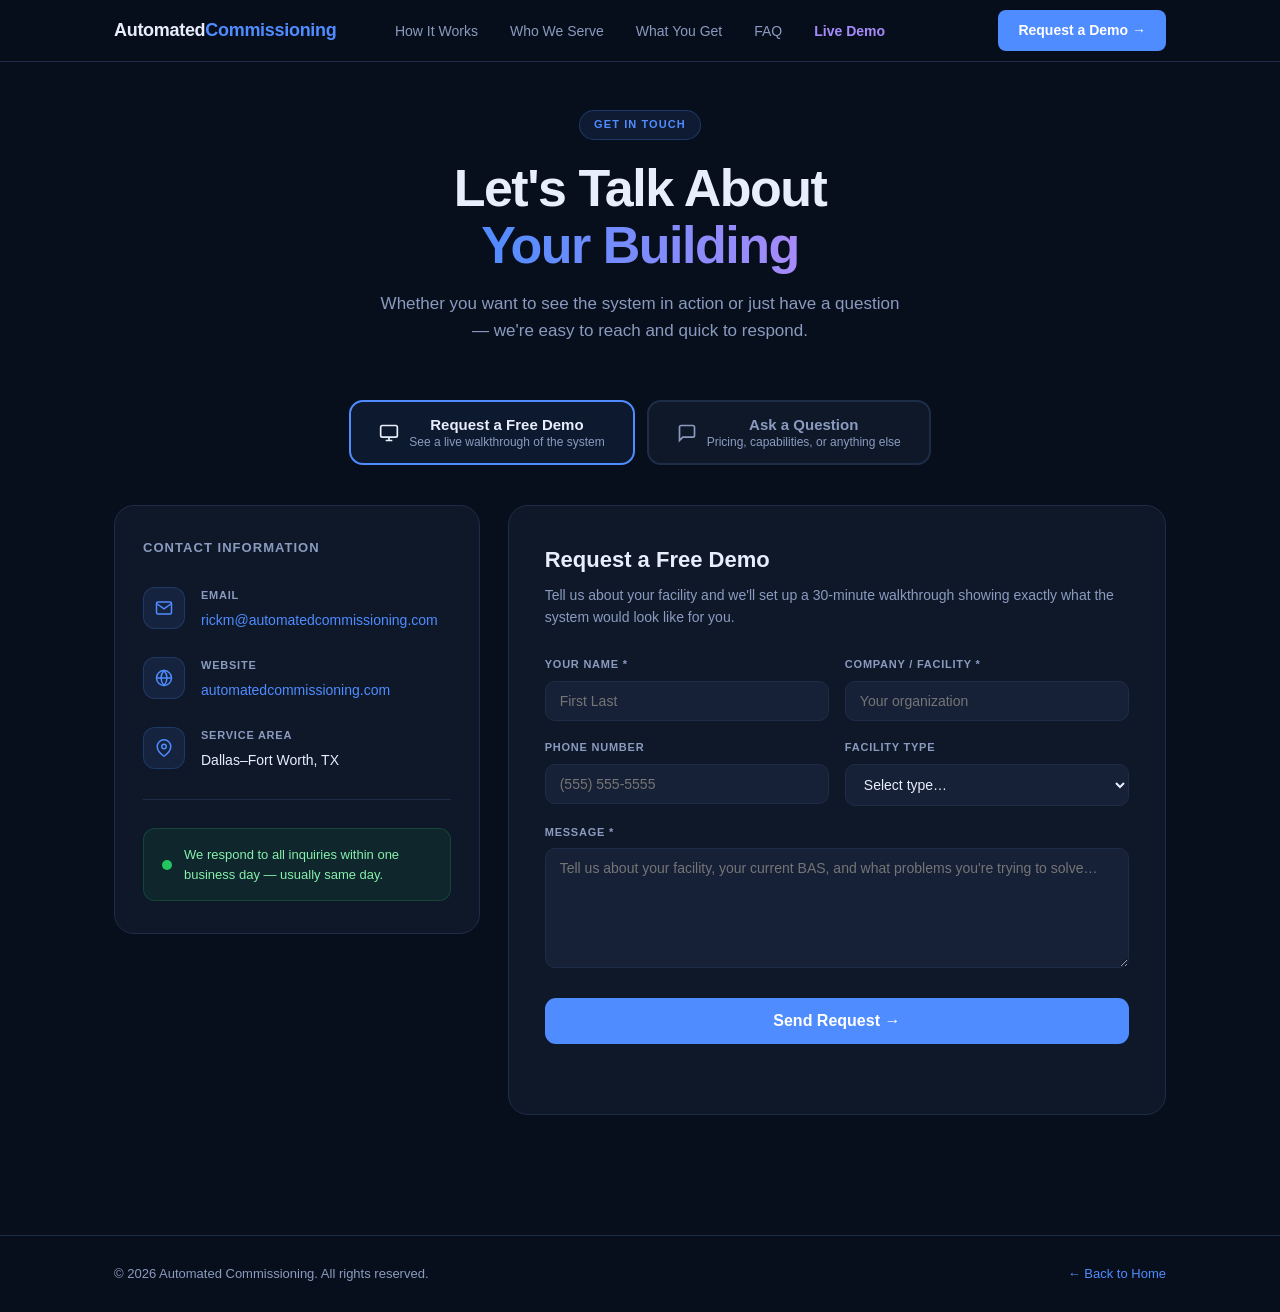
==== commit a7193de2: "Add files via upload" ====
--- a/contact.html
+++ b/contact.html
@@ -431,6 +431,7 @@
         <li><a href="index.html#who-we-serve">Who We Serve</a></li>
         <li><a href="index.html#what-you-get">What You Get</a></li>
         <li><a href="index.html#faq">FAQ</a></li>
+        <li><a href="https://app.automatedcommissioning.com/demo/" target="_blank" style="color:#a78bfa;font-weight:700;">Live Demo</a></li>
       </ul>
       <div class="nav-right">
         <a href="contact.html" class="nav-cta">Request a Demo →</a>
